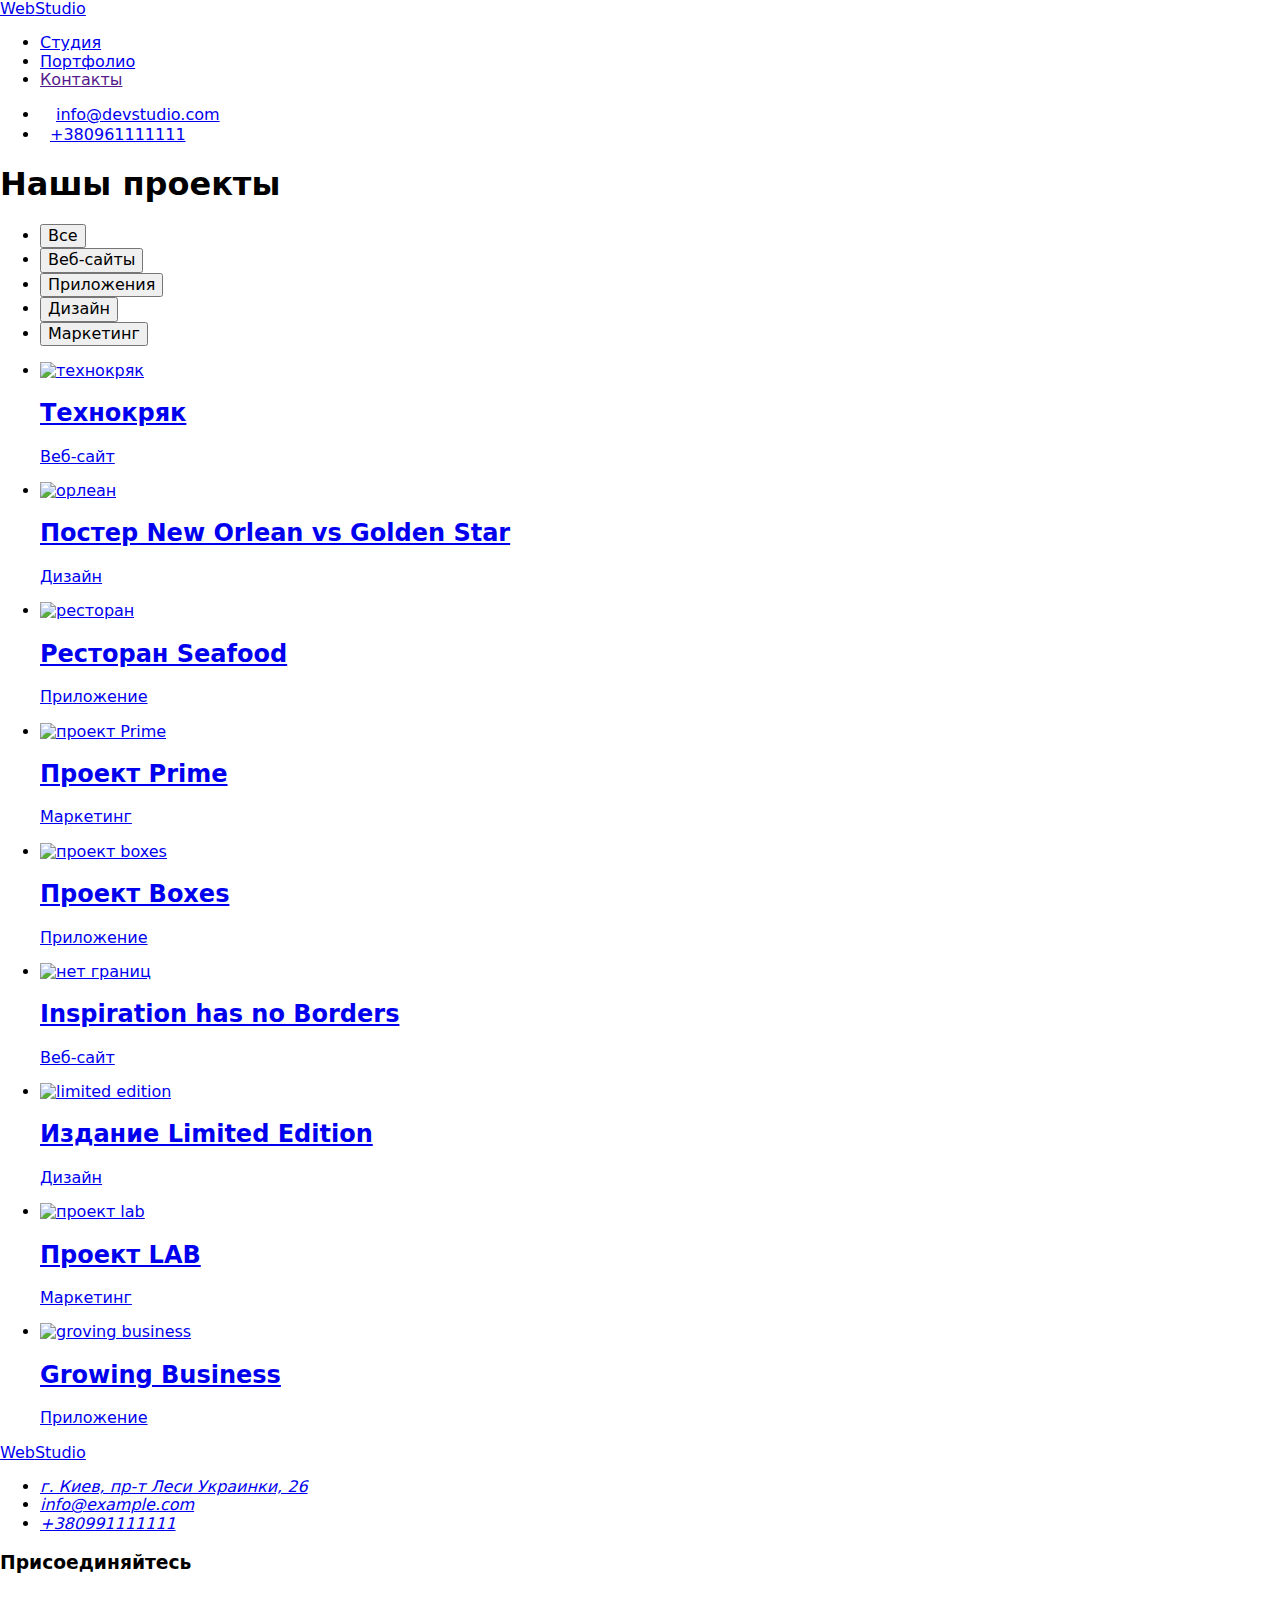
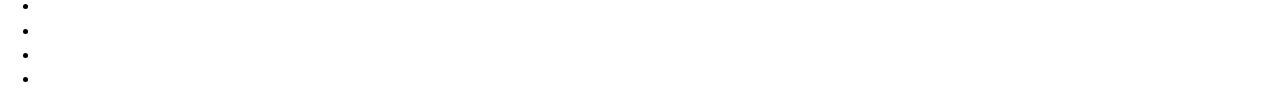
==== portfolio.html @ 52d2e973 "Add files via upload" ====
<!DOCTYPE html>
<html lang="ru">
<head>
    <meta charset="UTF-8">
    <meta http-equiv="X-UA-Compatible" content="IE=edge">
    <meta name="viewport" content="width=device-width, initial-scale=1.0">
    <link rel="preconnect" href="https://fonts.googleapis.com">
    <link rel="preconnect" href="https://fonts.gstatic.com" crossorigin>
    <link href="https://fonts.googleapis.com/css2?family=Raleway:wght@700&family=Roboto:wght@400;500;700;900&display=swap" rel="stylesheet">
    <link rel="stylesheet" href="https://cdnjs.cloudflare.com/ajax/libs/modern-normalize/1.1.0/modern-normalize.min.css"/>
    <link rel="stylesheet" href="./styles/styles.css">
    <title>Портфолио</title>
</head>
<body>
    <header  class="header">
        <div class="container flex-nav">
            <a class="logo" href="./index.html"><span class="logo-web">Web</span><span class="logo-studio">Studio</span></a>
            <nav>
                <ul class="menu">
                    <li class="nav-list"><a class="menu-link" href="./index.html">Студия</a></li>
                    <li class="nav-list"><a class="menu-link current" href="./portfolio.html">Портфолио</a></li>
                    <li class="nav-list"><a class="menu-link" href="">Контакты</a></li>
                </ul>
            </nav>
            <ul class="contact">
                <li class="contact-item">
                    <a class="contact-link" href="mailto:info@devstudio.com"> 
                     <svg class="email-icon" width="16" height="12">
                        <use href="./images/sprite.svg#icon-email">
                        </use>
                    </svg>info@devstudio.com</a>
                </li>
                <li class="contact-item">
                    <a class="contact-link" href="tel:+380961111111">
                        <svg class="smartphone-icon" width="10" height="16">
                            <use href="./images/sprite.svg#icon-smartphone-new">
                            </use>
                        </svg>+380961111111</a></li>
            </ul>
        </div>
    </header>
    <main>
        <section class="section">
            <div class="container">
                <h1 class="visually-hiden">Нашы проекты</h1>
                <ul class="but">
                    <li class="buttons-list">
                        <button type="button" class="buttons">Все</button>
                    </li>
                    <li class="buttons-list">
                        <button type="button" class="buttons">Веб-сайты</button>
                    </li>
                    <li class="buttons-list">
                        <button type="button" class="buttons">Приложения</button>
                    </li>
                    <li class="buttons-list">
                        <button type="button" class="buttons">Дизайн</button>
                    </li>
                    <li class="buttons-list">
                        <button type="button" class="buttons">Маркетинг</button>
                    </li>
                </ul>
                <ul class="images">
                    <li class="image-list">
                        <a href="#" class="product-link">
                            <img class="img" src="./images/techno.jpg" alt="технокряк" width="370" height="294">
                            <div class="project-product">
                            <h2 class="project">Технокряк</h2>
                            <p class="product">Веб-сайт</p>
                            </div>
                        </a>
                    </li>
                    <li class="image-list">
                        <a href="#" class="product-link"><img class="img" src="./images/neworlean.jpg" alt="орлеан" width="370" height="294">
                            <div class="project-product">
                                <h2 class="project">Постер New Orlean vs Golden Star</h2>
                                <p class="product">Дизайн</p>
                            </div></a>
                    </li>
                    <li class="image-list">
                        <a href="#" class="product-link">
                            <img class="img" src="./images/seafood.jpg" alt="ресторан" width="370" height="294">
                        <div class="project-product">
                            <h2 class="project">Ресторан Seafood</h2>
                            <p class="product">Приложение</p>
                        </div>
                        </a>
                    </li>
                    <li class="image-list">
                        <a href="#" class="product-link"><img class="img" src="./images/prime.jpg" alt="проект Prime" width="370" height="294">
                            <div class="project-product">
                                <h2 class="project">Проект Prime</h2>
                                <p class="product">Маркетинг</p>
                            </div>
                        </a>
                    </li>
                    <li class="image-list">
                        <a href="#" class="product-link">
                            <img class="img" src="./images/boxes.jpg" alt="проект boxes" width="370" height="294">
                        <div class="project-product">
                            <h2 class="project">Проект Boxes</h2>
                            <p class="product">Приложение</p>
                        </div>
                        </a>
                    </li>
                    <li class="image-list">
                        <a href="#" class="product-link">
                            <img class="img" src="./images/inspiration.jpg" alt="нет границ" width="370" height="294">
                        <div class="project-product">
                            <h2 class="project">Inspiration has no Borders</h2>
                            <p class="product">Веб-сайт</p>
                        </div>
                        </a>
                    </li>
                    <li class="image-list">
                        <a href="#" class="product-link">
                            <img class="img" src="./images/limitedit.jpg" alt="limited edition" width="370" height="294">
                        <div class="project-product">
                            <h2 class="project">Издание Limited Edition</h2>
                            <p class="product">Дизайн</p>
                        </div>
                        </a>
                    </li>
                    <li class="image-list">
                        <a href="#" class="product-link">
                            <img class="img" src="./images/lab.jpg" alt="проект lab" width="370" height="294">
                        <div class="project-product">
                            <h2 class="project">Проект LAB</h2>
                            <p class="product">Маркетинг</p>
                        </div>
                        </a>
                    </li>
                    <li class="image-list">
                        <a href="#" class="product-link">
                            <img class="img" src="./images/growbiz.jpg" alt="groving business" width="370" height="294">
                            <div class="project-product">
                            <h2 class="project">Growing Business</h2>
                            <p class="product">Приложение</p>
                        </div>
                        </a>
                    </li>
                </ul>
            </div>
        </section>
    </main>
    <footer class="footer">
        <div class="container footer-position">
            <div class="footer-adress">
                <a class="footer-logo" href="index.html"><span class="logo-web">Web</span><span
                    class="logo-foot">Studio</span></a>
                    <address class="adress">
                        <ul class="contact-list">
                            <li class="map-link">
                                <a class="adress-link"
                                    href="https://www.google.com/maps/place/%D0%B1%D1%83%D0%BB.+%D0%9B%D0%B5%D1%81%D0%B8+%D0%A3%D0%BA%D1%80%D0%B0%D0%B8%D0%BD%D0%BA%D0%B8,+26,+%D0%9A%D0%B8%D0%B5%D0%B2,+02000/@50.4265807,30.5361971,17z/data=!3m1!4b1!4m5!3m4!1s0x40d4cf0e033ecbe9:0x57a4dffefec77da0!8m2!3d50.4265807!4d30.5383858">г.
                                    Киев, пр-т Леси Украинки, 26</a>
                            </li>
                            <li class="adress-list">
                                <a class="adress-contacts" href="mailto:info@example.com">info@example.com</a>
                            </li>
                            <li class="adress-list">
                                <a class="adress-contacts" href="tel:+380991111111">+380991111111</a>
                            </li>
                        </ul>
                    </address>
            </div>
            <div class="social-link-footer">
                <h3 class="footer-title">Присоединяйтесь</h3>
                <ul class="footer-icon">
                    <li class="footer-icon-list">
                        <a href="#" class="icon-link">
                            <svg class="icons-link" width="20" height="20">
                                <use href="./images/sprite.svg#icon-instagram"></use>
                            </svg>
                        </a>
                    </li>
                    <li class="footer-icon-list">
                        <a href="#" class="icon-link">
                            <svg class="icons-link" width="20" height="20">
                                <use href="./images/sprite.svg#icon-twitter"></use>
                            </svg>
                        </a>
                    </li>
                    <li class="footer-icon-list">
                        <a href="#" class="icon-link">
                            <svg class="icons-link" width="20" height="20">
                                <use href="./images/sprite.svg#icon-facebook"></use>
                            </svg>
                        </a>
                    </li>
                    <li class="footer-icon-list">
                        <a href="#" class="icon-link">
                            <svg class="icons-link" width="20" height="20">
                                <use href="./images/sprite.svg#icon-linkedin"></use>
                            </svg>
                        </a>
                    </li>
                </ul>
            </div>
        </div>
    </footer>
    
</body>
</html>
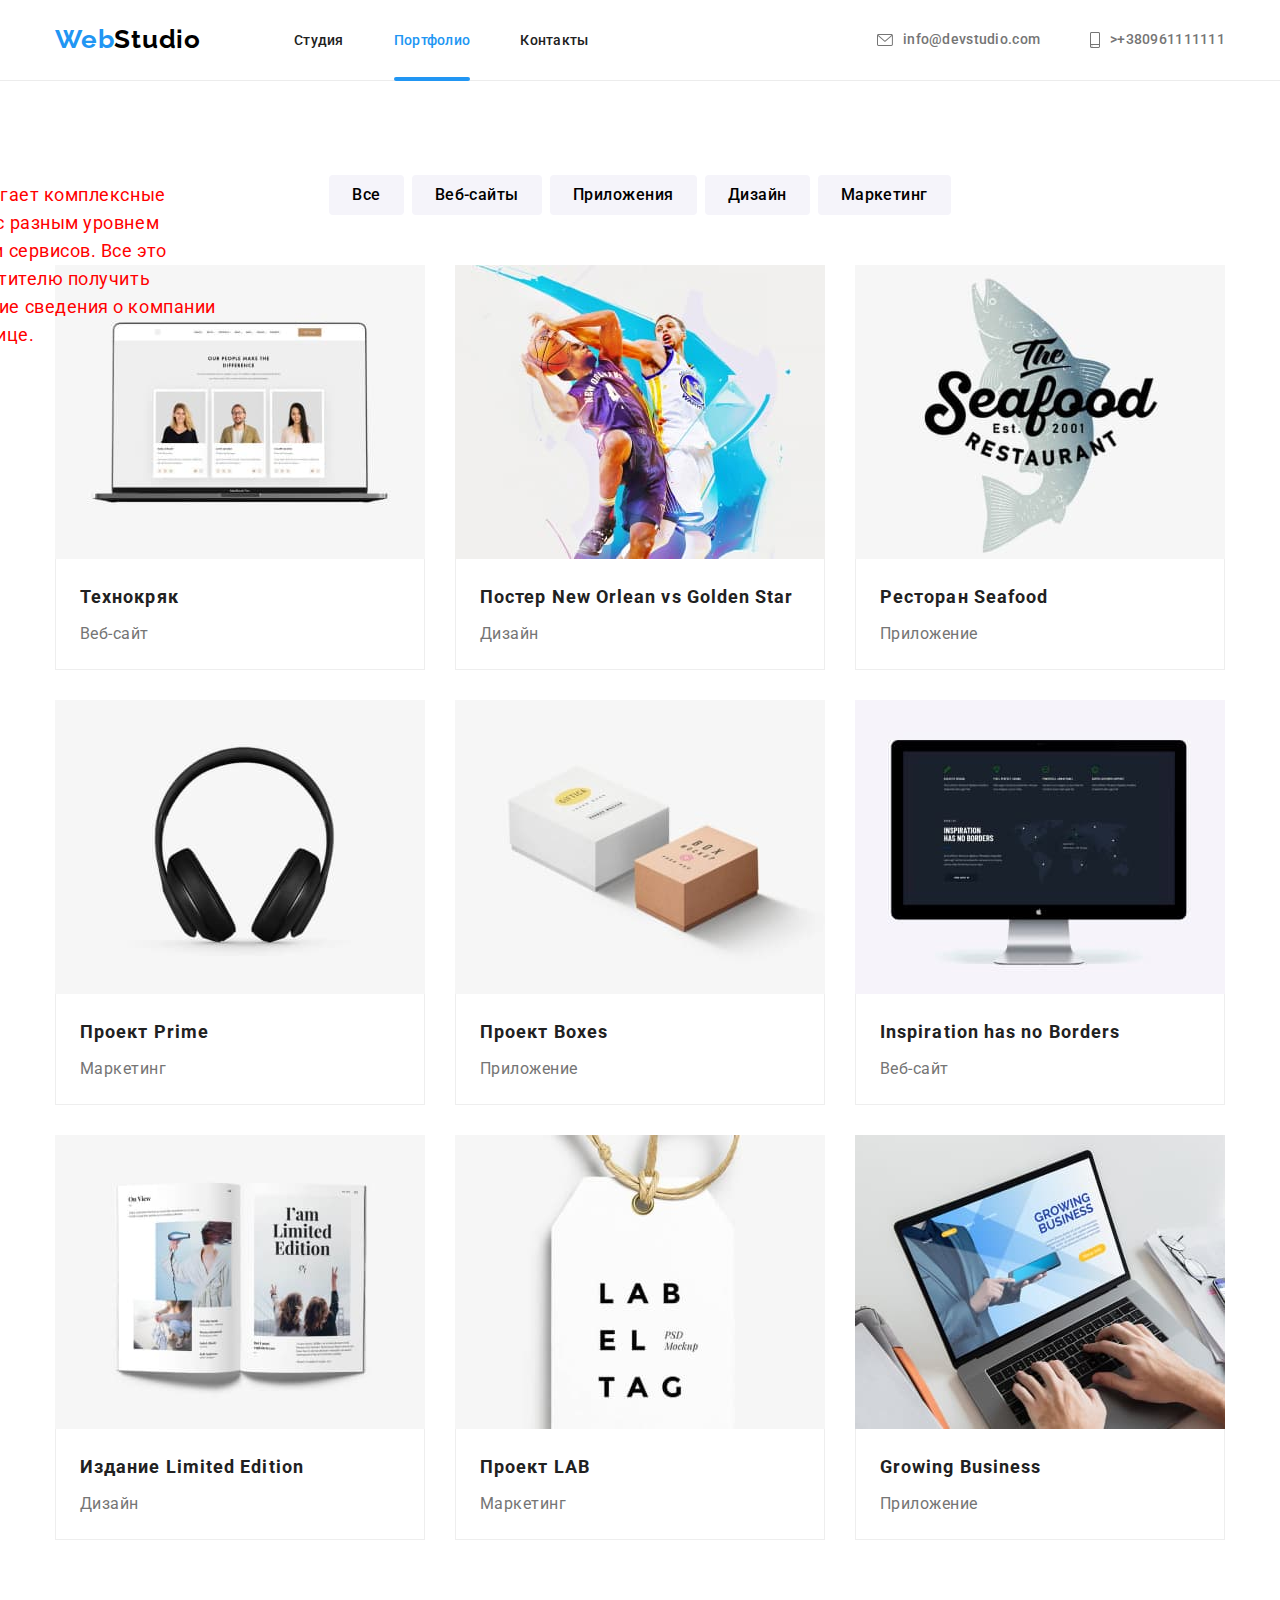
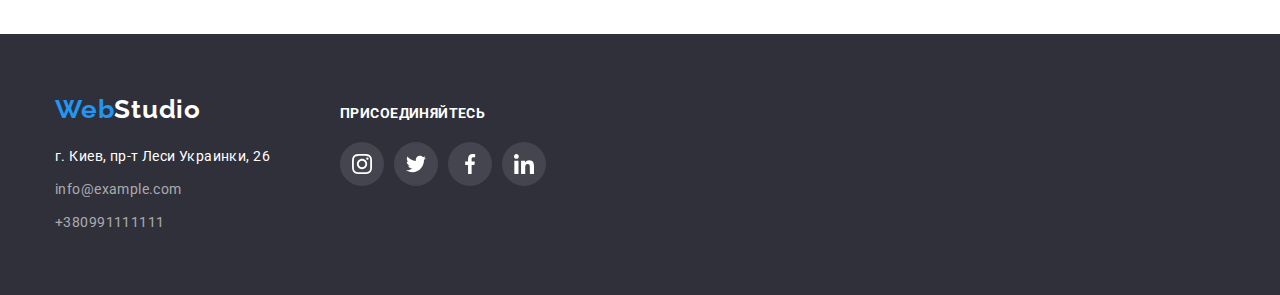
==== commit 206ffcb1: "overlay" ====
--- a/portfolio.html
+++ b/portfolio.html
@@ -1,41 +1,51 @@
 <!DOCTYPE html>
 <html lang="ru">
+
 <head>
-    <meta charset="UTF-8">
-    <meta http-equiv="X-UA-Compatible" content="IE=edge">
-    <meta name="viewport" content="width=device-width, initial-scale=1.0">
-    <link rel="preconnect" href="https://fonts.googleapis.com">
-    <link rel="preconnect" href="https://fonts.gstatic.com" crossorigin>
-    <link href="https://fonts.googleapis.com/css2?family=Raleway:wght@700&family=Roboto:wght@400;500;700;900&display=swap" rel="stylesheet">
-    <link rel="stylesheet" href="https://cdnjs.cloudflare.com/ajax/libs/modern-normalize/1.1.0/modern-normalize.min.css"/>
-    <link rel="stylesheet" href="./styles/styles.css">
+    <meta charset="UTF-8" />
+    <meta http-equiv="X-UA-Compatible" content="IE=edge" />
+    <meta name="viewport" content="width=device-width, initial-scale=1.0" />
+    <link rel="preconnect" href="https://fonts.googleapis.com" />
+    <link rel="preconnect" href="https://fonts.gstatic.com" crossorigin />
+    <link
+        href="https://fonts.googleapis.com/css2?family=Raleway:wght@700&family=Roboto:wght@400;500;700;900&display=swap"
+        rel="stylesheet" />
+    <link rel="stylesheet"
+        href="https://cdnjs.cloudflare.com/ajax/libs/modern-normalize/1.1.0/modern-normalize.min.css" />
+    <link rel="stylesheet" href="./styles/styles.css" />
     <title>Портфолио</title>
 </head>
+
 <body>
-    <header  class="header">
+    <header class="header">
         <div class="container flex-nav">
-            <a class="logo" href="./index.html"><span class="logo-web">Web</span><span class="logo-studio">Studio</span></a>
+            <a class="logo" href="./index.html"><span class="logo-web">Web</span><span
+                    class="logo-studio">Studio</span></a>
             <nav>
                 <ul class="menu">
-                    <li class="nav-list"><a class="menu-link" href="./index.html">Студия</a></li>
-                    <li class="nav-list"><a class="menu-link current" href="./portfolio.html">Портфолио</a></li>
+                    <li class="nav-list">
+                        <a class="menu-link" href="./index.html">Студия</a>
+                    </li>
+                    <li class="nav-list">
+                        <a class="menu-link current" href="./portfolio.html">Портфолио</a>
+                    </li>
                     <li class="nav-list"><a class="menu-link" href="">Контакты</a></li>
                 </ul>
             </nav>
             <ul class="contact">
                 <li class="contact-item">
-                    <a class="contact-link" href="mailto:info@devstudio.com"> 
-                     <svg class="email-icon" width="16" height="12">
-                        <use href="./images/sprite.svg#icon-email">
-                        </use>
-                    </svg>info@devstudio.com</a>
+                    <a class="contact-link" href="mailto:info@devstudio.com">
+                        <svg class="email-icon" width="16" height="12">
+                            <use href="./images/sprite.svg#icon-email"></use>
+                        </svg>info@devstudio.com</a>
                 </li>
                 <li class="contact-item">
                     <a class="contact-link" href="tel:+380961111111">
                         <svg class="smartphone-icon" width="10" height="16">
-                            <use href="./images/sprite.svg#icon-smartphone-new">
-                            </use>
-                        </svg>+380961111111</a></li>
+                            <use href="./images/sprite.svg#icon-smartphone-new"></use>
+                        </svg>
+                        >+380961111111</a>
+                </li>
             </ul>
         </div>
     </header>
@@ -62,32 +72,45 @@
                 </ul>
                 <ul class="images">
                     <li class="image-list">
-                        <a href="#" class="product-link">
-                            <img class="img" src="./images/techno.jpg" alt="технокряк" width="370" height="294">
-                            <div class="project-product">
-                            <h2 class="project">Технокряк</h2>
-                            <p class="product">Веб-сайт</p>
-                            </div>
-                        </a>
-                    </li>
-                    <li class="image-list">
-                        <a href="#" class="product-link"><img class="img" src="./images/neworlean.jpg" alt="орлеан" width="370" height="294">
+                        <div class="thumb">
+                            <a href="#" class="product-link">
+                                <img class="img" src="./images/techno.jpg" alt="технокряк" width="370" height="294" />
+                                <div class="overlay">
+                                    <p>
+                                        Ресурс предлагает комплексные предложения с разным уровнем
+                                        функционала и сервисов. Все это позволит посетителю получить
+                                        исчерпывающие сведения о компании или частном лице.
+                                    </p>
+                                </div>
+                                <div class="project-product">
+                                    <h2 class="project">Технокряк</h2>
+                                    <p class="product">Веб-сайт</p>
+                                </div>
+                            </a>
+                        </div>
+                    </li>
+                    <li class="image-list">
+                        <a href="#" class="product-link">
+                            <img class="img" src="./images/neworlean.jpg" alt="орлеан" width="370" height="294" />
+
                             <div class="project-product">
                                 <h2 class="project">Постер New Orlean vs Golden Star</h2>
                                 <p class="product">Дизайн</p>
-                            </div></a>
-                    </li>
-                    <li class="image-list">
-                        <a href="#" class="product-link">
-                            <img class="img" src="./images/seafood.jpg" alt="ресторан" width="370" height="294">
-                        <div class="project-product">
-                            <h2 class="project">Ресторан Seafood</h2>
-                            <p class="product">Приложение</p>
-                        </div>
-                        </a>
-                    </li>
-                    <li class="image-list">
-                        <a href="#" class="product-link"><img class="img" src="./images/prime.jpg" alt="проект Prime" width="370" height="294">
+                            </div>
+                        </a>
+                    </li>
+                    <li class="image-list">
+                        <a href="#" class="product-link">
+                            <img class="img" src="./images/seafood.jpg" alt="ресторан" width="370" height="294" />
+                            <div class="project-product">
+                                <h2 class="project">Ресторан Seafood</h2>
+                                <p class="product">Приложение</p>
+                            </div>
+                        </a>
+                    </li>
+                    <li class="image-list">
+                        <a href="#" class="product-link"><img class="img" src="./images/prime.jpg" alt="проект Prime"
+                                width="370" height="294" />
                             <div class="project-product">
                                 <h2 class="project">Проект Prime</h2>
                                 <p class="product">Маркетинг</p>
@@ -96,47 +119,49 @@
                     </li>
                     <li class="image-list">
                         <a href="#" class="product-link">
-                            <img class="img" src="./images/boxes.jpg" alt="проект boxes" width="370" height="294">
-                        <div class="project-product">
-                            <h2 class="project">Проект Boxes</h2>
-                            <p class="product">Приложение</p>
-                        </div>
-                        </a>
-                    </li>
-                    <li class="image-list">
-                        <a href="#" class="product-link">
-                            <img class="img" src="./images/inspiration.jpg" alt="нет границ" width="370" height="294">
-                        <div class="project-product">
-                            <h2 class="project">Inspiration has no Borders</h2>
-                            <p class="product">Веб-сайт</p>
-                        </div>
-                        </a>
-                    </li>
-                    <li class="image-list">
-                        <a href="#" class="product-link">
-                            <img class="img" src="./images/limitedit.jpg" alt="limited edition" width="370" height="294">
-                        <div class="project-product">
-                            <h2 class="project">Издание Limited Edition</h2>
-                            <p class="product">Дизайн</p>
-                        </div>
-                        </a>
-                    </li>
-                    <li class="image-list">
-                        <a href="#" class="product-link">
-                            <img class="img" src="./images/lab.jpg" alt="проект lab" width="370" height="294">
-                        <div class="project-product">
-                            <h2 class="project">Проект LAB</h2>
-                            <p class="product">Маркетинг</p>
-                        </div>
-                        </a>
-                    </li>
-                    <li class="image-list">
-                        <a href="#" class="product-link">
-                            <img class="img" src="./images/growbiz.jpg" alt="groving business" width="370" height="294">
-                            <div class="project-product">
-                            <h2 class="project">Growing Business</h2>
-                            <p class="product">Приложение</p>
-                        </div>
+                            <img class="img" src="./images/boxes.jpg" alt="проект boxes" width="370" height="294" />
+                            <div class="project-product">
+                                <h2 class="project">Проект Boxes</h2>
+                                <p class="product">Приложение</p>
+                            </div>
+                        </a>
+                    </li>
+                    <li class="image-list">
+                        <a href="#" class="product-link">
+                            <img class="img" src="./images/inspiration.jpg" alt="нет границ" width="370" height="294" />
+                            <div class="project-product">
+                                <h2 class="project">Inspiration has no Borders</h2>
+                                <p class="product">Веб-сайт</p>
+                            </div>
+                        </a>
+                    </li>
+                    <li class="image-list">
+                        <a href="#" class="product-link">
+                            <img class="img" src="./images/limitedit.jpg" alt="limited edition" width="370"
+                                height="294" />
+                            <div class="project-product">
+                                <h2 class="project">Издание Limited Edition</h2>
+                                <p class="product">Дизайн</p>
+                            </div>
+                        </a>
+                    </li>
+                    <li class="image-list">
+                        <a href="#" class="product-link">
+                            <img class="img" src="./images/lab.jpg" alt="проект lab" width="370" height="294" />
+                            <div class="project-product">
+                                <h2 class="project">Проект LAB</h2>
+                                <p class="product">Маркетинг</p>
+                            </div>
+                        </a>
+                    </li>
+                    <li class="image-list">
+                        <a href="#" class="product-link">
+                            <img class="img" src="./images/growbiz.jpg" alt="groving business" width="370"
+                                height="294" />
+                            <div class="project-product">
+                                <h2 class="project">Growing Business</h2>
+                                <p class="product">Приложение</p>
+                            </div>
                         </a>
                     </li>
                 </ul>
@@ -147,22 +172,22 @@
         <div class="container footer-position">
             <div class="footer-adress">
                 <a class="footer-logo" href="index.html"><span class="logo-web">Web</span><span
-                    class="logo-foot">Studio</span></a>
-                    <address class="adress">
-                        <ul class="contact-list">
-                            <li class="map-link">
-                                <a class="adress-link"
-                                    href="https://www.google.com/maps/place/%D0%B1%D1%83%D0%BB.+%D0%9B%D0%B5%D1%81%D0%B8+%D0%A3%D0%BA%D1%80%D0%B0%D0%B8%D0%BD%D0%BA%D0%B8,+26,+%D0%9A%D0%B8%D0%B5%D0%B2,+02000/@50.4265807,30.5361971,17z/data=!3m1!4b1!4m5!3m4!1s0x40d4cf0e033ecbe9:0x57a4dffefec77da0!8m2!3d50.4265807!4d30.5383858">г.
-                                    Киев, пр-т Леси Украинки, 26</a>
-                            </li>
-                            <li class="adress-list">
-                                <a class="adress-contacts" href="mailto:info@example.com">info@example.com</a>
-                            </li>
-                            <li class="adress-list">
-                                <a class="adress-contacts" href="tel:+380991111111">+380991111111</a>
-                            </li>
-                        </ul>
-                    </address>
+                        class="logo-foot">Studio</span></a>
+                <address class="adress">
+                    <ul class="contact-list">
+                        <li class="map-link">
+                            <a class="adress-link"
+                                href="https://www.google.com/maps/place/%D0%B1%D1%83%D0%BB.+%D0%9B%D0%B5%D1%81%D0%B8+%D0%A3%D0%BA%D1%80%D0%B0%D0%B8%D0%BD%D0%BA%D0%B8,+26,+%D0%9A%D0%B8%D0%B5%D0%B2,+02000/@50.4265807,30.5361971,17z/data=!3m1!4b1!4m5!3m4!1s0x40d4cf0e033ecbe9:0x57a4dffefec77da0!8m2!3d50.4265807!4d30.5383858">г.
+                                Киев, пр-т Леси Украинки, 26</a>
+                        </li>
+                        <li class="adress-list">
+                            <a class="adress-contacts" href="mailto:info@example.com">info@example.com</a>
+                        </li>
+                        <li class="adress-list">
+                            <a class="adress-contacts" href="tel:+380991111111">+380991111111</a>
+                        </li>
+                    </ul>
+                </address>
             </div>
             <div class="social-link-footer">
                 <h3 class="footer-title">Присоединяйтесь</h3>
@@ -199,6 +224,6 @@
             </div>
         </div>
     </footer>
-    
 </body>
+
 </html>--- a/styles/styles.css
+++ b/styles/styles.css
@@ -0,0 +1,857 @@
+:root {
+    --main-color: #212121;
+    --secondary-color: #757575;
+    --adress-hero-color: #FFFFFF;
+    --hover-color: #2196F3;
+    --hero-bgc: #2F303A;
+    --header-border-color: #ECECEC;
+    --image-border-color: #EEEEEE;
+    --first-logo-color: #000000;
+    --second-logo-color: #2196F3;
+    --footer-contacts-color: rgba(255, 255, 255, 0.6);
+    --footer-bgc: #2F303A;
+    --section-command-bgc: #F5F4FA;
+    --button-hover-bgc: rgba(24, 140, 232, 1);
+    --general-font: 'Roboto', sans-serif;
+    --secondary-font: 'Raleway', sans-serif;
+    --button-font-family: inherit;
+    --clients-icon-color: #AFB1B8;
+}
+
+html {
+    box-sizing: border-box;
+}
+
+*,
+*::before, 
+*::after {
+    box-sizing: inherit;
+}
+
+ul,
+li,
+p,
+span,
+h1,
+h2,
+h3 {
+    margin: 0;
+    padding: 0;
+}
+
+body {
+    color: var(--main-color);
+    font-family: var(--general-font), var(--secondary-font);
+}
+
+.container {
+    margin: 0 auto;
+    width: 1200px;
+    padding: 0 15px;
+}
+
+.section {
+    padding: 94px 0;
+}
+
+.header {
+    border-bottom: 1px solid var(--header-border-color);
+}
+
+/* Logo header footer */
+.logo {
+    display: inline-block;
+    padding: 24px 0 25px 0;
+    margin-right: 93px;
+    /* min-width: 145px; */
+    font-family: var(--secondary-font);
+    font-weight: 700;
+    font-size: 26px;
+    line-height: 1.19;
+    letter-spacing: 0.03em;
+    text-decoration: none;
+    text-align: center;
+}
+
+.logo-web {
+    color: var(--second-logo-color);
+}
+
+.logo-studio {
+    color: var(--first-logo-color);
+}
+
+.logo-foot {
+    color: var(--adress-hero-color);
+}
+
+.footer-logo {
+    display: inline-block;
+    margin-bottom: 20px;
+    font-family: var(--secondary-font);
+    font-weight: 700;
+    font-size: 26px;
+    line-height: 1.19;
+    letter-spacing: 0.03em;
+    text-decoration: none;
+}
+
+/* Навігація */
+
+.flex-nav {
+    display: flex;
+    align-items: center;
+}
+
+.nav-list {
+    
+    margin-right: 50px;
+    list-style-type:none;
+}
+
+
+/* Лінки навігації */
+
+.menu {
+    display: flex;
+    font-weight: 500;
+    font-size: 14px;
+    line-height: 16px;
+    letter-spacing: 0.02em;
+
+}
+
+.menu .nav-list:last-child {
+    margin-right: 0;
+}
+
+
+.menu-link {
+    position: relative;
+    padding: 32px 0px;
+    color: var(--main-color);
+    text-decoration: none;
+    transition: color 250ms cubic-bezier(0.4, 0, 0.2, 1);
+}
+
+.menu-link:hover,
+.menu-link:focus {
+    color: var(--hover-color);
+    outline: none;
+}
+
+
+/* Поточна сторінка */
+.current {
+    color: var(--hover-color);
+    /* outline: none;} */
+}
+
+.current::after {
+    content: "";
+    margin-bottom: -1px;
+    position: absolute;
+    left: 0;
+    bottom: 0;
+    display: block;
+    width: 100%;
+    height: 4px;
+    background-color: var(--hover-color);
+    border-radius: 2px;
+}
+/* Контакти в хедері */
+.contact {
+    display: flex;
+    margin-left: auto; 
+    list-style-type: none;
+}
+
+.contact-item {
+    fill: var(--secondary-color);
+    margin-right: 50px;
+    
+}
+
+.contact-item:last-child {
+    margin-right: 0;
+}
+
+.contact-link {
+    display: flex;
+    font-weight: 500;
+    font-size: 14px;
+    line-height: 1.14;
+    letter-spacing: 0.02em;
+    align-items: center;
+    padding: 32px 0;
+    color: var(--secondary-color);
+    text-decoration: none;
+    transition-property: color, fill;
+    transition-duration: 250ms;
+    transition-timing-function: cubic-bezier(0.4, 0, 0.2, 1);
+    
+}
+
+
+.contact-link:hover,
+.contact-link:focus {
+    color: var(--hover-color);
+    fill: var(--hover-color);
+    outline: none;
+}
+
+/* HERO */
+
+.hero {
+    background: url(../images/overlay.jpg);
+    background-color: rgba(47, 48, 58, 0.4);
+    background-blend-mode: overlay;
+    background-repeat: no-repeat;
+    background-size: cover;
+    background-position: center;
+    max-width: 1600px;
+    min-height: 600px;
+    margin: 0 auto;
+    padding-top: 200px;
+    padding-bottom: 200px;
+    text-align: center;
+    letter-spacing: 0.06em;
+}
+
+.hero-title {
+    max-width: 696px;
+    margin: 0 auto;
+    text-transform: uppercase;
+    color: var(--adress-hero-color);
+    font-weight: 900;
+    font-size: 44px;
+    line-height: 1.36;
+    letter-spacing: 0.06em;
+}
+
+/* hero-button */
+.hero-button {
+    display: inline-block;
+    border: 1px solid transparent;
+    border-radius: 4px;
+    padding: 10px 32px;
+    margin-top: 30px;
+    cursor: pointer;
+    color: var(--adress-hero-color);
+    background-color: var(--hover-color);
+    font-family: var(--button-font-family);
+    font-weight: 700;
+    font-size: 16px;
+    line-height: 1.88;
+    transition: color 250ms cubic-bezier(0.4, 0, 0.2, 1);
+}
+
+.hero .button:hover,
+.hero .button:focus {
+    background-color: var(--button-hover-bgc);
+    outline: none;
+    
+}
+
+/* вторинні заголовки */
+
+.title-hide {
+    display: none;
+}
+
+/* Заголовки Н2 */
+.title {
+    margin-bottom: 50px;
+    /* min-width: 376px; */
+    font-weight: 700;
+    font-size: 36px;
+    line-height: 1.17;
+    text-align: center;
+    letter-spacing: 0.03em;
+}
+
+
+/* Секція переваг */
+.feature {
+    padding-top: 0px;
+}
+
+.benefits {
+    display: flex;
+    list-style-type: none;
+}
+
+.benefits-list {
+    display: inline-block;
+    /* max-width: 270px; */
+    margin-right: 30px;
+    
+}
+
+.benefits .benefits-list:last-child {
+    margin-right: 0;
+}
+
+.benefits-title {
+    margin-bottom: 10px;
+    font-weight: 700;
+    font-size: 14px;
+    line-height: 1.14;
+    text-transform: uppercase;
+    letter-spacing: 0.03em;
+}
+
+.benefits-description {
+    color: var(--secondary-color);
+    font-size: 14px;
+    line-height: 1.71;
+    letter-spacing: 0.03em;
+}
+
+
+/* Стилі верхніхкартинок студії */
+.feature {
+    padding-top: 0px;
+}
+
+
+.images {
+    
+     display: flex;
+    flex-wrap: wrap;
+    list-style-type: none;
+}
+
+
+.images-list {
+    position: relative;
+    margin-right: 30px;
+    
+}
+
+.img-position {
+    position: absolute;
+    left: 0;
+    bottom: 0;
+    background: rgba(47, 48, 58, 0.8);
+    width: 370px;
+    height: 70px;
+    text-align: center;
+}
+
+.img-title {
+    color: var(--adress-hero-color);
+    font-weight: 700;
+    font-size: 14px;
+    line-height: 1.14;
+    letter-spacing: 0.03em;
+    margin: 27px auto;
+    text-transform: uppercase;
+}
+.images-list:last-child {
+    margin-right: 0;
+}
+
+.images:last-child {
+    margin-bottom: 0px;
+}
+
+/* Стилі для картинок портфоліо */
+.image-list {
+    width: 370px;
+    margin-right: 30px;
+    margin-bottom: 30px;
+
+}
+
+.image-list:nth-child(3n) {
+    margin-right: 0;
+}
+
+.image-list:nth-last-child(-n+3) {
+    margin-bottom: 0px;
+}
+
+
+.photo {
+    display: block;
+    max-width: 100%;
+    height: auto;    
+}
+
+.image-block {
+    display: flex;
+    list-style-type: none;
+}
+
+
+/* Обгортка команди */
+
+.command {
+    background-color: var(--section-command-bgc);
+}
+
+.command-list {
+    background-color: var(--adress-hero-color);
+    margin-right: 30px;
+    box-shadow: 0px 1px 3px rgba(0, 0, 0, 0.12), 0px 1px 1px rgba(0, 0, 0, 0.14), 0px 2px 1px rgba(0, 0, 0, 0.2);
+    border-radius: 0px 0px 4px 4px;
+
+}
+
+.command-list:last-child {
+    margin-right: 0;
+}
+
+.team-work {
+    
+    padding-top: 30px;
+    padding-bottom: 16px;
+    text-align: center;
+}
+.team {
+    margin-bottom: 10px;
+    font-size: 16px;
+    font-weight: 500;
+    line-height: 1.17;
+    letter-spacing: 0.03em;
+}
+
+.work {
+    color: var(--secondary-color);
+    font-size: 16px;
+    margin-bottom: 16px;
+    line-height: 1.17;
+    letter-spacing: 0.03em;
+}
+
+
+
+
+/* footer */
+.footer {
+    
+    padding: 60px 0;
+    background-color: var(--footer-bgc);
+}
+
+
+
+/* Навігація футера */
+.adress {
+    font-style: normal;
+    font-size: 14px;
+    line-height: 1.71;
+}
+
+.adress-contacts {
+    transition: color 250ms cubic-bezier(0.4, 0, 0.2, 1);
+}
+
+
+.adress-contacts:hover,
+.adress-contacts:focus {
+    color: var(--hover-color);
+    /* outline: none; */
+}
+
+
+
+/* Посилання на карти */
+
+.adress-link {
+    display: block;
+    color: var(--adress-hero-color);
+    letter-spacing: 0.03em;
+    text-decoration: none;
+    transition: color 250ms cubic-bezier(0.4, 0, 0.2, 1);
+}
+
+.map-link {
+    margin-bottom: 9px;
+    
+}
+
+.adress-link:hover {
+    color: var(--hover-color);
+    outline: none;
+}
+
+/* Список  */
+.contact-list {
+    list-style-type: none;
+} 
+
+
+/* Базові тилі телфону і пошти */
+.adress-list {
+    margin-bottom: 9px;
+    min-width: 124px;
+}
+
+.contact-list .adress-list:last-child {
+    margin-bottom: 0;
+}
+
+/* Тел і пошта */
+.adress-contacts {
+    display: block;
+    color: var(--footer-contacts-color);
+    font-size: 14px;
+    line-height: 1.71;
+    letter-spacing: 0.03em;
+    text-decoration: none;
+}
+
+/* Portfolio */
+
+
+.project {
+    color: var(--main-color);
+    margin-bottom: 4px;
+    font-weight: 700;
+    font-size: 18px;
+    line-height: 2;
+    letter-spacing: 0.06em;
+    
+}
+
+.product {
+    color: var(--secondary-color);
+    font-size: 16px;
+    line-height: 1.88;
+    letter-spacing: 0.03em;
+    text-decoration: none;
+}
+
+.project-product {
+    padding: 20px 24px;
+    border: 1px solid var(--image-border-color);
+    border-top: 0;
+    text-decoration: none;
+}
+
+
+.product-link {
+    
+    display: block;
+    text-decoration: none;
+    transition: box-shadow 250ms cubic-bezier(0.4, 0, 0.2, 1);   
+}
+
+.product-link:hover,
+.product-link:focus {
+    box-shadow: 0px 4px 4px rgba(0, 0, 0, 0.25);
+    outline: none;
+}
+/* Кнопки портфоліо */
+
+
+.but {
+    justify-content: center;
+    display: flex;
+    margin-bottom: 50px;
+}
+
+.buttons-list {
+    margin-right: 8px;
+    list-style-type: none;
+}
+
+.but .buttons-list:last-child {
+    margin-right: 0;
+    
+}
+
+.buttons {
+    padding: 6px 22px;
+    border: 1px solid transparent;
+    border-radius: 4px;
+    cursor: pointer;
+    background-color: var(--section-command-bgc);
+    font-family: var(--button-font-family);
+    font-weight: 500;
+    font-size: 16px;
+    line-height: 1.62;
+    letter-spacing: 0.03em;
+    transition-property: color, background-color, box-shadow;
+    transition-duration: 250ms;
+    transition-timing-function:cubic-bezier(0.4, 0, 0.2, 1);
+}
+
+.buttons:hover,
+.buttons:focus {
+    background-color: var(--hover-color);
+    color: var(--adress-hero-color);
+    box-shadow: 0px 4px 4px rgba(0, 0, 0, 0.25);
+    outline: none;
+} 
+/* списки картинок */
+
+
+/* Картинки портфоліо */
+.img {
+    display: block;
+    max-width: 100%;
+    height: auto;
+}
+
+/* Приховування заголовку */
+.visually-hiden {
+    position: absolute;
+    width: 1px;
+    height: 1px;
+    margin: -1px;
+    border: 0;
+    padding: 0;
+    white-space: nowrap;
+    clip-path: inset(100%);
+    overflow: hidden;
+}
+
+/* Стилі іконок */
+.smartphone-icon, .email-icon {
+    margin-right: 10px;
+}
+
+
+
+.social-link-team {
+    display: flex;
+    align-items: center;
+    justify-content: center;
+    list-style-type: none;
+}
+
+.social-link-list {
+    margin-right: 10px;
+}
+
+.social-link-list:last-child {
+    margin-right: 0;
+}
+.team-icon {
+    display: flex;
+    color: var(--adress-hero-color);
+    fill: var(--clients-icon-color);
+    border: 1px solid transparent;
+    border-radius: 50%;
+    width: 44px;
+    height: 44px;
+    align-items: center;
+    justify-content: center;
+    transition-property: background-color, fill, box-shadow;
+    transition-duration: 250ms;
+    transition-timing-function: cubic-bezier(0.4, 0, 0.2, 1);
+}
+
+.team-icon:hover,
+.team-icon:focus {
+    fill: var(--adress-hero-color);
+    border: color var(--hover-color);
+    background-color: var(--hover-color);
+    box-shadow: 0px 4px 4px rgba(0, 0, 0, 0.25);
+    outline: none;
+}
+
+.client-item {
+    list-style-type: none;
+    margin-right: 30px;
+}
+
+.client-item:last-child {
+    margin-right: 0px;
+}
+
+
+.client {
+    fill: var(--clients-icon-color);
+    display: flex;
+    border: 1px solid #AFB1B8;
+    border-radius: 4px;
+    width: 170px;
+    height: 92px;
+    box-sizing: border-box;
+    align-items: center;
+    justify-content: center;
+    transition-property: fill, border-color;
+    transition-duration: 250ms;
+    transition-timing-function: cubic-bezier(0.4, 0, 0.2, 1);
+}
+
+.client-list {
+    display: flex;
+  
+}
+
+.client:hover,
+.client:focus {
+    fill: var(--hover-color);
+    border-color: var(--hover-color);
+    outline: none;
+    
+}
+
+.benefits {
+    display: flex;
+}
+
+
+.benefits-list {
+    border-radius: 4px;
+}
+
+.benefits-icons {
+    background-color: var(--section-command-bgc);
+    display: flex;
+    justify-content: center;
+    align-items: center;
+    border-radius: 4px;
+    width: 270px;
+    height: 120px;
+    margin-bottom: 30px;
+}
+
+/* СТилі футера */
+.footer-adress {
+    display: inline-block;
+    margin: 0;
+    padding: 0;
+    
+}
+
+/* Флекс позиція для двох дів */
+.footer-position {
+    display: flex;
+    align-items: baseline;
+}
+.social-link-footer {
+    margin-left: 70px;
+}
+.footer-icon {
+    display: flex;
+    
+}
+
+/* Заголовок приєднюйтесь */
+.footer-title {
+    display: inline-block;
+    color: var(--adress-hero-color);
+    margin-bottom: 20px;
+    font-weight: 700;
+    font-size: 14px;
+    line-height: 1.17;
+    letter-spacing: 0.03em;
+    text-transform: uppercase;
+}
+
+/* Іконки соц мереж футера*/
+
+.icon-link {
+    display: flex;
+    fill: var(--adress-hero-color);
+    border: 1px solid transparent;
+    border-radius: 50%;
+    width: 44px;
+    height: 44px;
+    align-items: center;
+    justify-content: center;
+    background-color: rgba(255, 255, 255, 0.1);
+    list-style-type: none;
+    transition-property: background-color, border-color;
+    transition-duration: 250ms;
+    transition-timing-function: cubic-bezier(0.4, 0, 0.2, 1);
+}
+
+.icon-link:hover,
+.icon-link:focus {
+    background-color: var(--hover-color);
+    border-color: var(--hover-color);
+    outline: none;
+}
+
+.footer-icon-list {
+    list-style-type: none;
+    margin-right: 10px;
+}
+.footer-icon-list:last-child {
+    margin-right: 0;
+}
+
+
+
+/* Модальне вікно */
+.backdrop {
+    position: fixed;
+    top: 0;
+    left: 0;
+    width: 100%;
+    height: 100%;
+
+}
+
+.backdrop.is-hidden {
+    opacity: 0;
+    pointer-events: none;
+}
+
+.modal {
+    position: absolute;
+    top: 50%;
+    left: 50%;
+    transform: translate(-50%, -50%);
+    width: 528px;
+    height: 581px;
+    background-color: var(--adress-hero-color);
+    box-shadow: 0px 1px 3px rgba(0, 0, 0, 0.12), 0px 1px 1px rgba(0, 0, 0, 0.14), 0px 2px 1px rgba(0, 0, 0, 0.2);
+    border-radius: 4px;
+}
+
+.modal-button {
+    position: absolute;
+    top: 8px;
+    right: 8px;
+    display: flex;
+    background-color: #FFFFFF;
+    width: 30px;
+    height: 30px;
+    border: 1px solid rgba(0, 0, 0, 0.1);
+    border-radius: 50%;
+    box-sizing: border-box;
+    justify-content: center;
+    align-items: center;
+    cursor: pointer;
+}
+
+.close-modal {
+    fill: var(--first-logo-color);
+}
+
+.overlay {
+    position: absolute;
+    left: 0;
+    top: 0;
+    /* width: 322px;
+    height: 168px; */
+    /* background: rgba(47, 48, 58, 0.8); */
+    /* margin: 63px 24px; */
+    /* transform: translateY(100%); */
+    transform: translate(-50%, -50%);
+    color: red;
+    font-size: 18px;
+    line-height: 1.56;
+    letter-spacing: 0.03em;
+    
+}
+
+/* .overlay-text {
+    
+} */
+
+.overlay:hover {
+    transform: translateY(0);
+}
+
+.thumb {
+    position: relative;
+}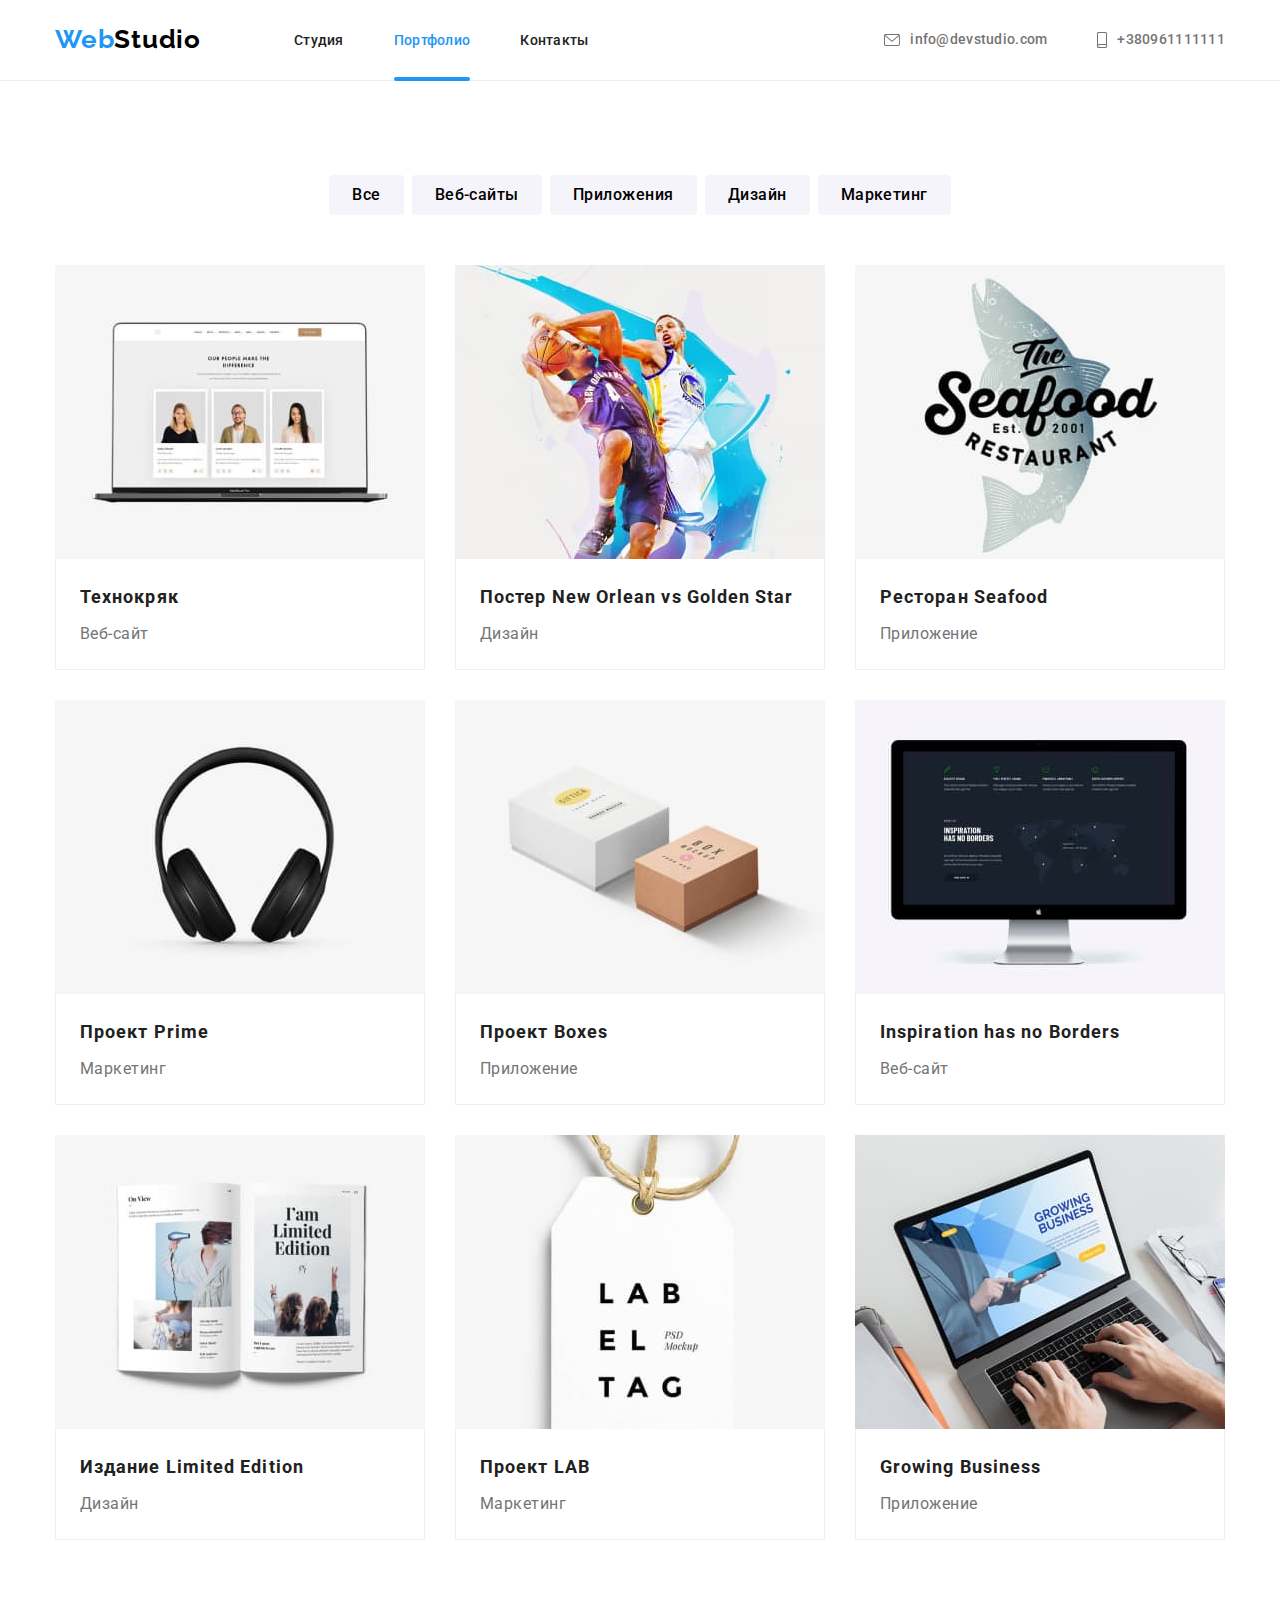
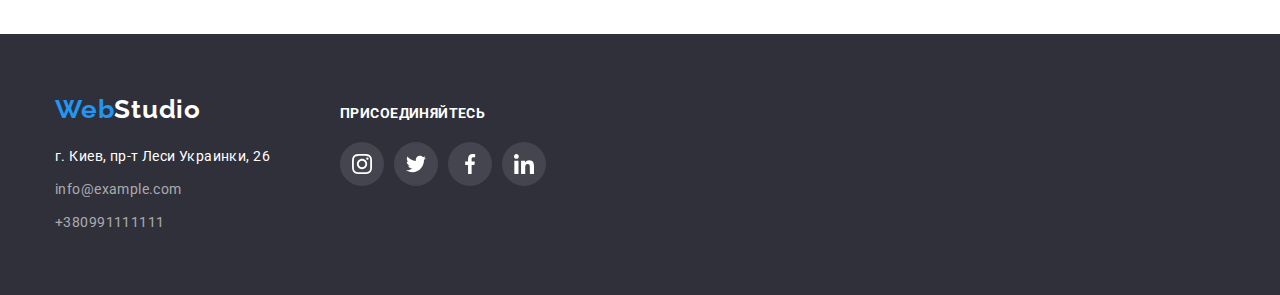
==== commit 39806310: "overlay" ====
--- a/portfolio.html
+++ b/portfolio.html
@@ -44,7 +44,7 @@
                         <svg class="smartphone-icon" width="10" height="16">
                             <use href="./images/sprite.svg#icon-smartphone-new"></use>
                         </svg>
-                        >+380961111111</a>
+                        +380961111111</a>
                 </li>
             </ul>
         </div>
@@ -72,23 +72,21 @@
                 </ul>
                 <ul class="images">
                     <li class="image-list">
-                        <div class="thumb">
-                            <a href="#" class="product-link">
+                        <a href="#" class="product-link">
+                            <div class="overlay">
                                 <img class="img" src="./images/techno.jpg" alt="технокряк" width="370" height="294" />
-                                <div class="overlay">
-                                    <p>
-                                        Ресурс предлагает комплексные предложения с разным уровнем
-                                        функционала и сервисов. Все это позволит посетителю получить
-                                        исчерпывающие сведения о компании или частном лице.
-                                    </p>
-                                </div>
-                                <div class="project-product">
-                                    <h2 class="project">Технокряк</h2>
-                                    <p class="product">Веб-сайт</p>
-                                </div>
-                            </a>
-                        </div>
-                    </li>
+                                <p class="overlay-title">
+                                Ресурс предлагает комплексные предложения с разным уровнем
+                                функционала и сервисов. Все это позволит посетителю получить
+                                исчерпывающие сведения о компании или частном лице.
+                                </p>
+                            </div>
+                            <div class="project-product">
+                                <h2 class="project">Технокряк</h2>
+                                <p class="product">Веб-сайт</p>
+                            </div>
+                        </a>
+                        </li>
                     <li class="image-list">
                         <a href="#" class="product-link">
                             <img class="img" src="./images/neworlean.jpg" alt="орлеан" width="370" height="294" />
--- a/styles/styles.css
+++ b/styles/styles.css
@@ -533,7 +533,7 @@
 
 
 .product-link {
-    
+    /* position: relative; */
     display: block;
     text-decoration: none;
     transition: box-shadow 250ms cubic-bezier(0.4, 0, 0.2, 1);   
@@ -542,8 +542,11 @@
 .product-link:hover,
 .product-link:focus {
     box-shadow: 0px 4px 4px rgba(0, 0, 0, 0.25);
-    outline: none;
-}
+    transform: translateY(0);
+    opacity: 1;
+}
+
+
 /* Кнопки портфоліо */
 
 
@@ -828,30 +831,47 @@
 }
 
 .overlay {
+    position: relative;
+    
+}
+
+/* .overlay-title:hover {
+    transform: translateY(0);
+    opacity: 1;
+} */
+
+.overlay-title {
     position: absolute;
+    display: block;
+    width: 100%;
+    height: 100%;
+    top: 0;
     left: 0;
-    top: 0;
-    /* width: 322px;
-    height: 168px; */
-    /* background: rgba(47, 48, 58, 0.8); */
-    /* margin: 63px 24px; */
-    /* transform: translateY(100%); */
-    transform: translate(-50%, -50%);
-    color: red;
+    color: var(--adress-hero-color);
+    background-color: rgba(33, 150, 243, 0.9);
+    padding: 63px 24px;
     font-size: 18px;
     line-height: 1.56;
     letter-spacing: 0.03em;
-    
-}
-
-/* .overlay-text {
-    
+    text-align: left;
+    transform: translateY(294px);
+    transition: transform 2s cubic-bezier(0.4, 0, 0.2, 1);
+    opacity: 0;
+}
+    
+    /* width: 100%;
+    height: 100%; */
+    /* transform: translateY(294px); */
+    /* margin: 63px 24px;
+    
+}
+
+
+
+/* .overlay:hover {
+    transform: translateY(0);
 } */
 
-.overlay:hover {
-    transform: translateY(0);
-}
-
-.thumb {
+/* .thumb {
     position: relative;
-}+} */